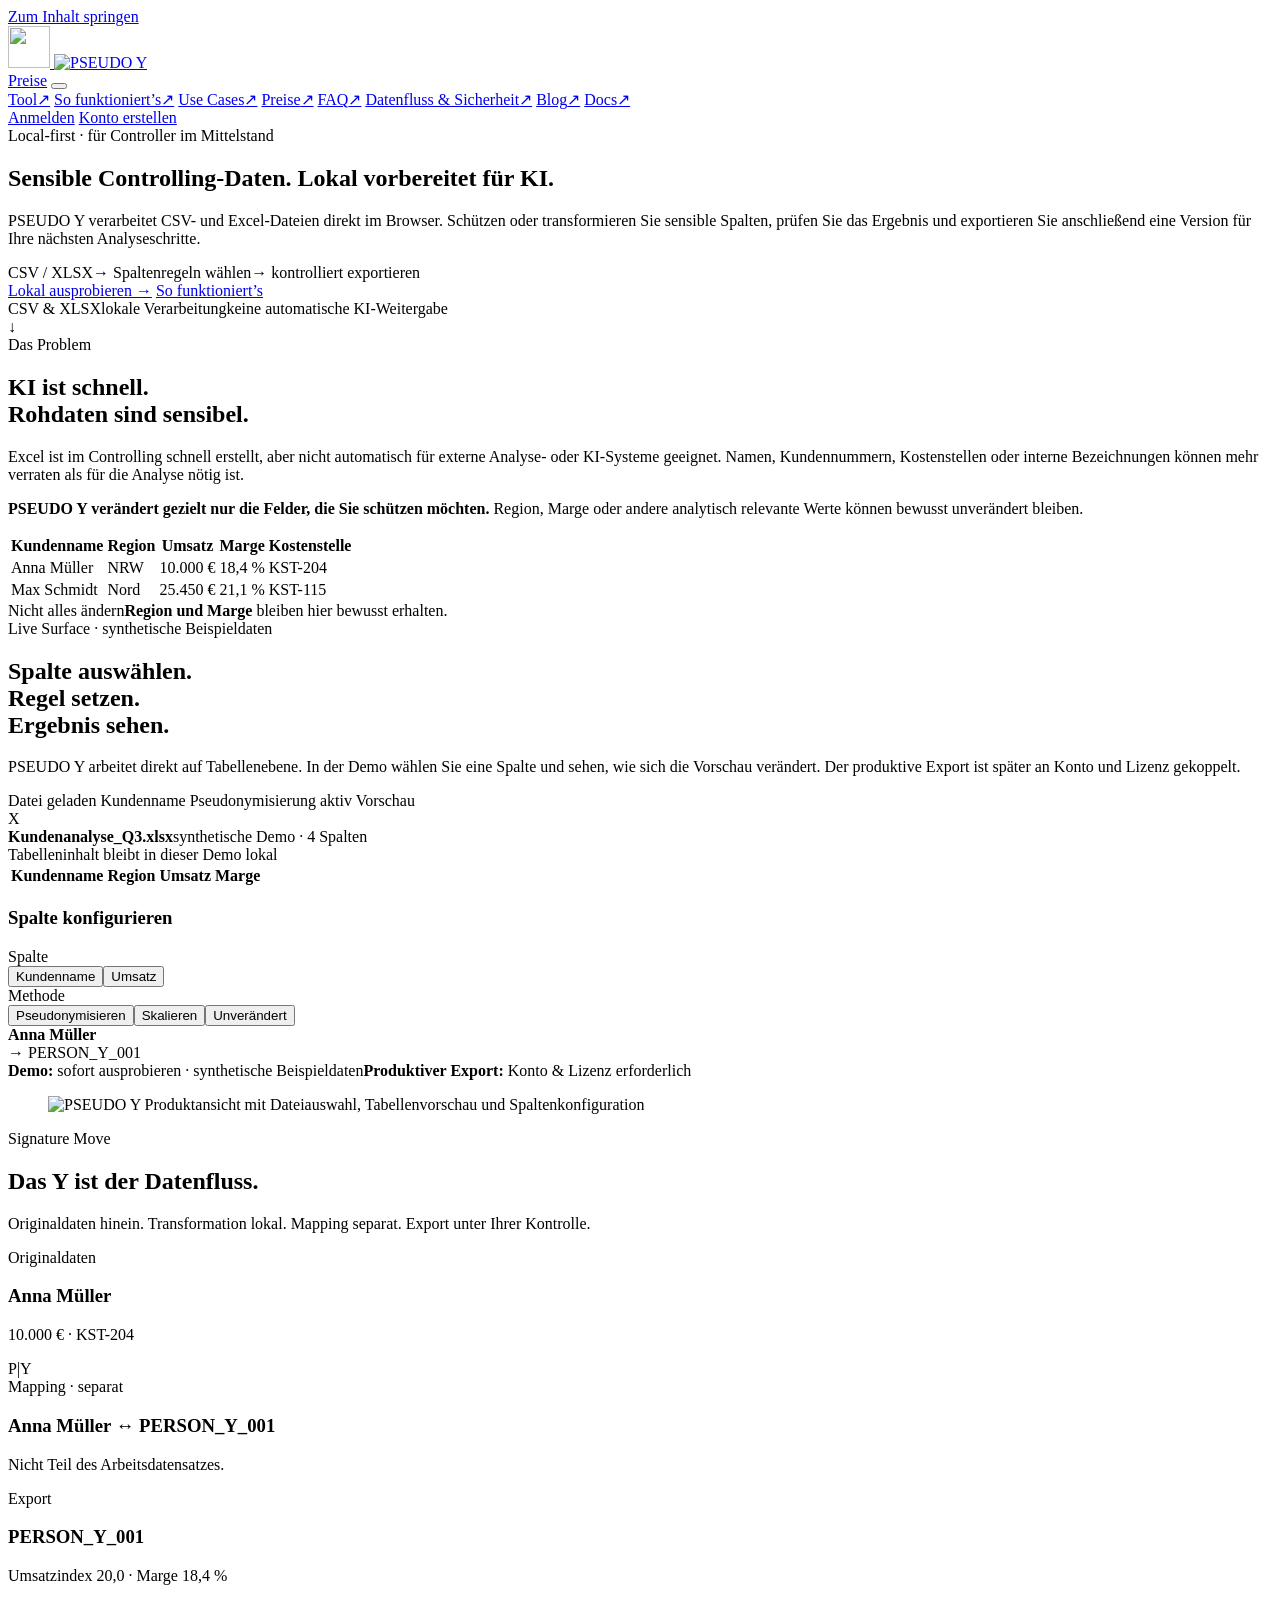
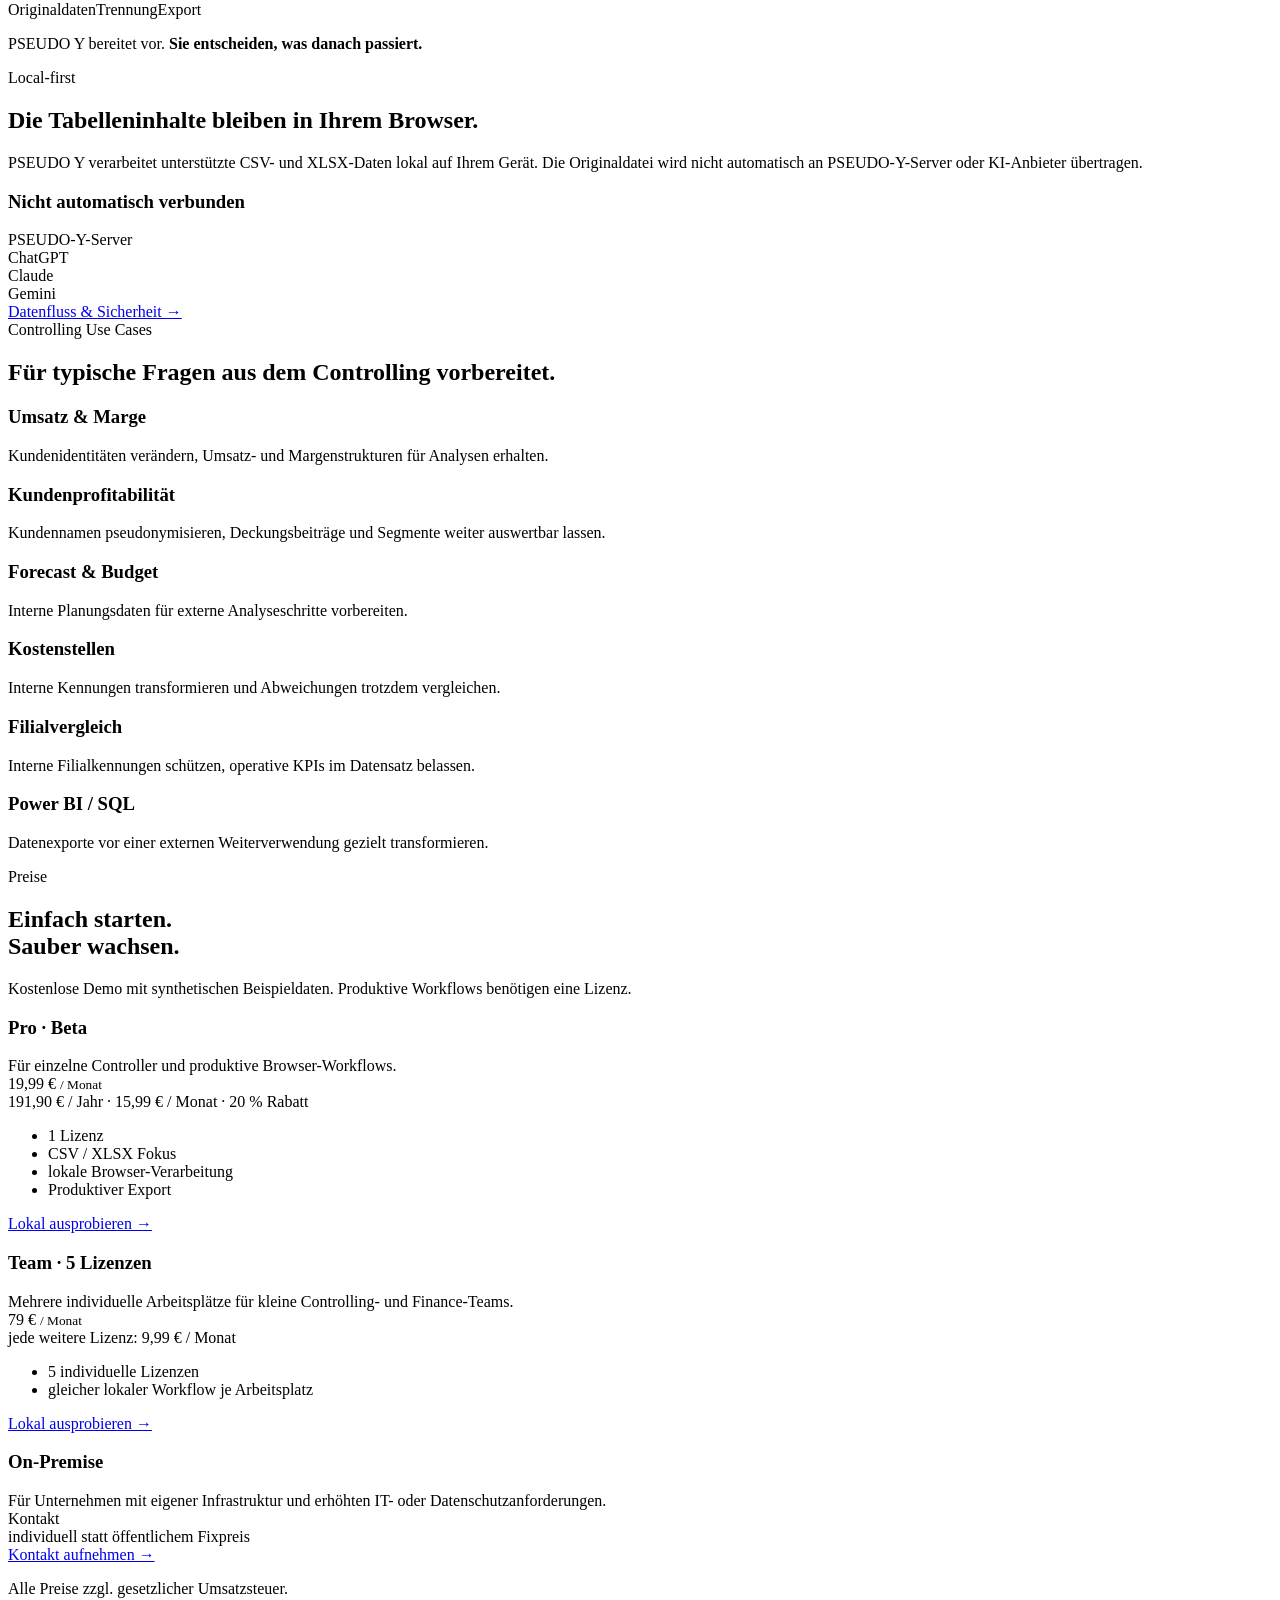
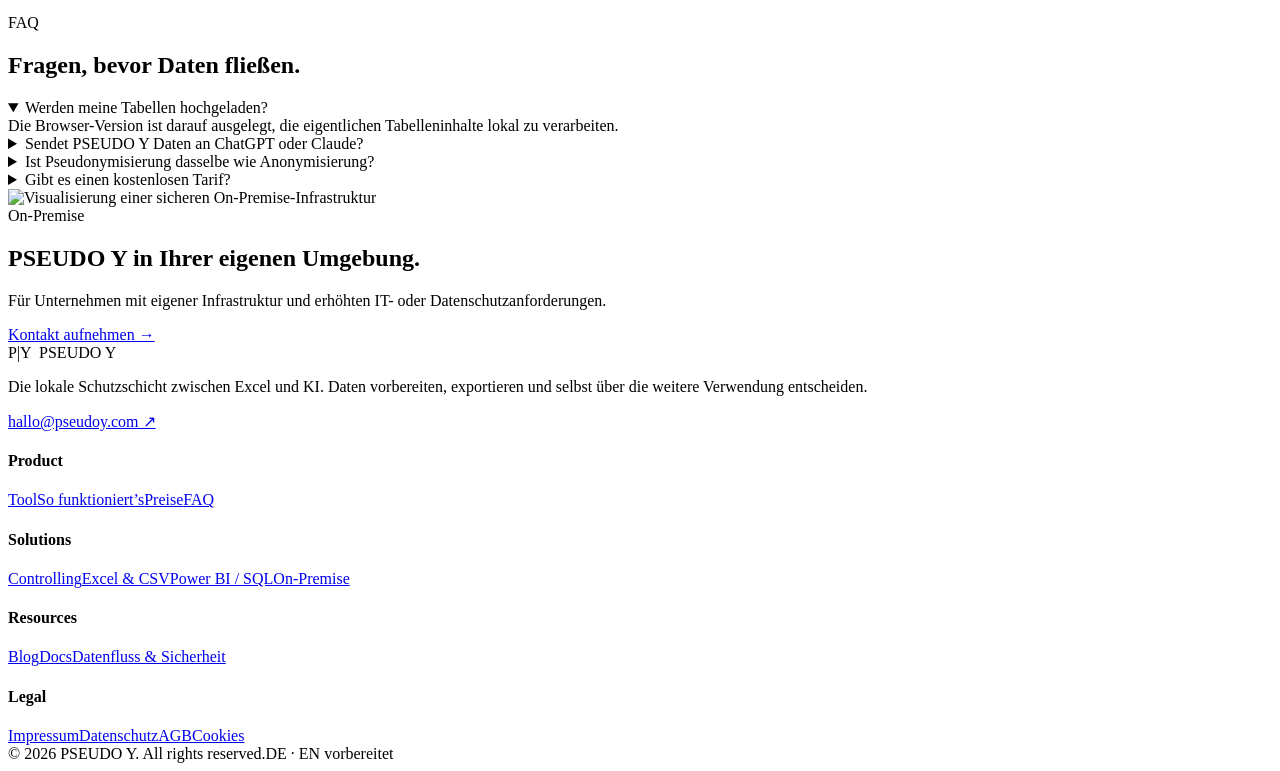
==== index.html @ 2470fe75 "feat: add PSEUDO Y landing page" ====
<!doctype html>
<html lang="de">
<head>
  <meta charset="utf-8">
  <meta name="viewport" content="width=device-width, initial-scale=1">
  <meta name="description" content="PSEUDO Y bereitet CSV- und Excel-Daten lokal im Browser für kontrollierte Weiterverwendung vor. Entwickelt für Controller und Finance-Teams im Mittelstand.">
  <meta name="theme-color" content="#f6f5f1">
  <title>PSEUDO Y – Die lokale Schutzschicht zwischen Excel und KI</title>
  <link rel="stylesheet" href="css/tokens.css">
  <link rel="stylesheet" href="css/base.css">
  <link rel="stylesheet" href="css/layout.css">
  <link rel="stylesheet" href="css/motion.css">
</head>
<body>
<a class="skip-link" href="#main">Zum Inhalt springen</a>

<header class="site-header" id="siteHeader">
  <div class="wrap header-shell">
    <a class="brand" href="#top" aria-label="PSEUDO Y Startseite">
      <img class="brand-icon" src="assets/logo/py-icon.webp" width="42" height="42" alt="" aria-hidden="true">
      <img class="brand-wordmark" src="assets/logo/pseudo-y-wordmark.webp" width="170" height="42" alt="PSEUDO Y">
    </a>
    <div class="header-actions">
      <a class="btn small primary" href="#preise">Preise</a>
      <button class="menu-btn" id="menuBtn" type="button" aria-expanded="false" aria-controls="menuPanel" aria-label="Menü öffnen">
        <span class="menu-lines" aria-hidden="true"></span>
      </button>
    </div>
  </div>
  <nav class="menu-panel" id="menuPanel" aria-label="Hauptnavigation">
    <div class="menu-grid">
      <a href="#demo"><span>Tool</span><span aria-hidden="true">↗</span></a>
      <a href="#prozess"><span>So funktioniert’s</span><span aria-hidden="true">↗</span></a>
      <a href="#usecases"><span>Use Cases</span><span aria-hidden="true">↗</span></a>
      <a href="#preise"><span>Preise</span><span aria-hidden="true">↗</span></a>
      <a href="#faq"><span>FAQ</span><span aria-hidden="true">↗</span></a>
      <a href="security.html"><span>Datenfluss & Sicherheit</span><span aria-hidden="true">↗</span></a>
      <a href="blog.html"><span>Blog</span><span aria-hidden="true">↗</span></a>
      <a href="docs.html"><span>Docs</span><span aria-hidden="true">↗</span></a>
    </div>
    <div class="menu-meta">
      <a href="#">Anmelden</a>
      <a href="#demo">Konto erstellen</a>
    </div>
  </nav>
</header>

<main id="main">
  <section class="hero" id="top" aria-labelledby="hero-title">
    <div class="wrap hero-inner">
      <span class="tag hero-kicker">Local-first · für Controller im Mittelstand</span>
      <h1 id="hero-title">
        Sensible Controlling‑Daten.
        <span class="typed-line"><span id="typedText">Lokal vorbereitet für KI.</span><span class="type-cursor" aria-hidden="true"></span></span>
      </h1>
      <p class="hero-sub">PSEUDO Y verarbeitet CSV- und Excel-Dateien direkt im Browser. Schützen oder transformieren Sie sensible Spalten, prüfen Sie das Ergebnis und exportieren Sie anschließend eine Version für Ihre nächsten Analyseschritte.</p>
      <div class="hero-flow" aria-label="Ablauf">
        <span>CSV / XLSX</span><span class="arrow" aria-hidden="true">→</span>
        <span>Spaltenregeln wählen</span><span class="arrow" aria-hidden="true">→</span>
        <span>kontrolliert exportieren</span>
      </div>
      <div class="hero-actions">
        <a class="btn primary" href="#demo">Lokal ausprobieren →</a>
        <a class="btn" href="#prozess">So funktioniert’s</a>
      </div>
      <div class="hero-trust" aria-label="Vertrauensmerkmale">
        <span>CSV & XLSX</span><span>lokale Verarbeitung</span><span>keine automatische KI-Weitergabe</span>
      </div>
      <div class="hero-down" aria-hidden="true">↓</div>
    </div>
  </section>

  <section class="section" id="problem">
    <div class="wrap problem-grid">
      <div class="problem-copy reveal">
        <div class="eyebrow">Das Problem</div>
        <h2>KI ist schnell.<br>Rohdaten sind sensibel.</h2>
        <p>Excel ist im Controlling schnell erstellt, aber nicht automatisch für externe Analyse- oder KI-Systeme geeignet. Namen, Kundennummern, Kostenstellen oder interne Bezeichnungen können mehr verraten als für die Analyse nötig ist.</p>
        <p><strong>PSEUDO Y verändert gezielt nur die Felder, die Sie schützen möchten.</strong> Region, Marge oder andere analytisch relevante Werte können bewusst unverändert bleiben.</p>
      </div>
      <div class="problem-table-card reveal" id="problemCard">
        <div class="fake-window" aria-hidden="true"><i></i><i></i><i></i></div>
        <div class="table-scroll">
          <table class="data-table" aria-label="Beispiel für Controlling-Daten">
            <thead><tr><th>Kundenname</th><th>Region</th><th>Umsatz</th><th>Marge</th><th>Kostenstelle</th></tr></thead>
            <tbody>
              <tr><td class="sensitive" data-sensitive>Anna Müller</td><td>NRW</td><td class="sensitive" data-sensitive>10.000 €</td><td>18,4 %</td><td class="sensitive" data-sensitive>KST-204</td></tr>
              <tr><td class="sensitive" data-sensitive>Max Schmidt</td><td>Nord</td><td class="sensitive" data-sensitive>25.450 €</td><td>21,1 %</td><td class="sensitive" data-sensitive>KST-115</td></tr>
            </tbody>
          </table>
        </div>
        <div class="problem-note"><span class="tag">Nicht alles ändern</span><span><strong>Region und Marge</strong> bleiben hier bewusst erhalten.</span></div>
      </div>
    </div>
  </section>

  <section class="demo-section" id="demo" aria-labelledby="demo-title">
    <div class="wrap demo-scene" id="demoScene">
      <div class="demo-sticky">
        <div class="demo-copy">
          <div class="eyebrow">Live Surface · synthetische Beispieldaten</div>
          <h2 id="demo-title">Spalte auswählen.<br>Regel setzen.<br>Ergebnis sehen.</h2>
          <p>PSEUDO Y arbeitet direkt auf Tabellenebene. In der Demo wählen Sie eine Spalte und sehen, wie sich die Vorschau verändert. Der produktive Export ist später an Konto und Lizenz gekoppelt.</p>
          <div class="demo-status" aria-label="Aktiver Demo-Zustand">
            <span class="tag status active" data-demo-status="0">Datei geladen</span>
            <span class="tag status" data-demo-status="1">Kundenname</span>
            <span class="tag status" data-demo-status="2">Pseudonymisierung aktiv</span>
            <span class="tag status" data-demo-status="3">Vorschau</span>
          </div>
        </div>

        <div>
          <div class="live-surface" aria-label="Interaktive PSEUDO-Y-Demo">
            <div class="live-top">
              <div class="file-pill"><div class="file-icon" aria-hidden="true">X</div><div class="file-meta"><b>Kundenanalyse_Q3.xlsx</b><span>synthetische Demo · 4 Spalten</span></div></div>
              <span class="demo-badge">Tabelleninhalt bleibt in dieser Demo lokal</span>
            </div>
            <div class="live-body">
              <div class="demo-table-zone">
                <div class="demo-table-wrap">
                  <table class="demo-table" id="demoTable">
                    <thead><tr>
                      <th data-col="customer" class="active">Kundenname</th><th data-col="region">Region</th><th data-col="revenue">Umsatz</th><th data-col="margin">Marge</th>
                    </tr></thead>
                    <tbody id="demoBody"></tbody>
                  </table>
                </div>
              </div>
              <aside class="demo-drawer" aria-label="Demo Einstellungen">
                <h3>Spalte konfigurieren</h3>
                <div class="drawer-block"><span class="drawer-label">Spalte</span><div class="column-buttons"><button class="choice active" type="button" data-column="customer">Kundenname</button><button class="choice" type="button" data-column="revenue">Umsatz</button></div></div>
                <div class="drawer-block"><span class="drawer-label">Methode</span><div class="method-buttons"><button class="choice active" type="button" data-method="pseudo">Pseudonymisieren</button><button class="choice" type="button" data-method="scale">Skalieren</button><button class="choice" type="button" data-method="keep">Unverändert</button></div></div>
                <div class="preview-card" id="previewCard"><strong>Anna Müller</strong><br>→ PERSON_Y_001</div>
              </aside>
            </div>
            <div class="demo-footer"><span><b>Demo:</b> sofort ausprobieren · synthetische Beispieldaten</span><span><b>Produktiver Export:</b> Konto & Lizenz erforderlich</span></div>
          </div>
          <figure class="product-asset reveal"><img src="assets/product/product-ui.webp" loading="lazy" width="1448" height="1086" alt="PSEUDO Y Produktansicht mit Dateiauswahl, Tabellenvorschau und Spaltenkonfiguration"></figure>
        </div>
      </div>
    </div>
  </section>

  <section class="y-section" id="prozess" aria-labelledby="y-heading">
    <div class="wrap y-scene" id="yScene"><div class="y-sticky"><div class="y-stage" id="yStage">
      <div class="y-title"><div class="eyebrow">Signature Move</div><h2 id="y-heading">Das Y ist der Datenfluss.</h2><p id="ySubtitle">Originaldaten hinein. Transformation lokal. Mapping separat. Export unter Ihrer Kontrolle.</p></div>
      <div class="y-simple-grid">
        <article class="y-card input"><span class="tag">Originaldaten</span><h3>Anna Müller</h3><p>10.000 € · KST-204</p></article>
        <div class="y-node" aria-label="PSEUDO Y Knoten">P|Y</div>
        <article class="y-card mapping"><span class="tag">Mapping · separat</span><h3>Anna Müller ↔ PERSON_Y_001</h3><p>Nicht Teil des Arbeitsdatensatzes.</p></article>
        <article class="y-card output"><span class="tag">Export</span><h3>PERSON_Y_001</h3><p>Umsatzindex 20,0 · Marge 18,4 %</p></article>
      </div>
      <div class="y-chapters" aria-hidden="true"><span class="active">Originaldaten</span><span>Trennung</span><span>Export</span></div>
      <p class="y-final">PSEUDO Y bereitet vor. <strong>Sie entscheiden, was danach passiert.</strong></p>
    </div></div></div>
  </section>

  <section class="section" id="local-first"><div class="wrap"><div class="local-box reveal"><div class="local-grid"><div><div class="eyebrow">Local-first</div><h2>Die Tabelleninhalte bleiben in Ihrem Browser.</h2><p class="section-lede">PSEUDO Y verarbeitet unterstützte CSV- und XLSX-Daten lokal auf Ihrem Gerät. Die Originaldatei wird nicht automatisch an PSEUDO-Y-Server oder KI-Anbieter übertragen.</p></div><div class="not-auto"><h3>Nicht automatisch verbunden</h3><div class="not-auto-list"><div class="not-auto-item">PSEUDO-Y-Server</div><div class="not-auto-item">ChatGPT</div><div class="not-auto-item">Claude</div><div class="not-auto-item">Gemini</div></div><a class="btn" style="margin-top:20px" href="security.html">Datenfluss & Sicherheit →</a></div></div></div></div></section>

  <section class="section" id="usecases"><div class="wrap"><div class="section-head reveal"><div class="eyebrow">Controlling Use Cases</div><h2>Für typische Fragen aus dem Controlling vorbereitet.</h2></div><div class="use-grid"><article class="use-card reveal"><h3>Umsatz & Marge</h3><p>Kundenidentitäten verändern, Umsatz- und Margenstrukturen für Analysen erhalten.</p></article><article class="use-card reveal"><h3>Kundenprofitabilität</h3><p>Kundennamen pseudonymisieren, Deckungsbeiträge und Segmente weiter auswertbar lassen.</p></article><article class="use-card reveal"><h3>Forecast & Budget</h3><p>Interne Planungsdaten für externe Analyseschritte vorbereiten.</p></article><article class="use-card reveal"><h3>Kostenstellen</h3><p>Interne Kennungen transformieren und Abweichungen trotzdem vergleichen.</p></article><article class="use-card reveal"><h3>Filialvergleich</h3><p>Interne Filialkennungen schützen, operative KPIs im Datensatz belassen.</p></article><article class="use-card reveal"><h3>Power BI / SQL</h3><p>Datenexporte vor einer externen Weiterverwendung gezielt transformieren.</p></article></div></div></section>

  <section class="section" id="preise"><div class="wrap"><div class="section-head center reveal"><div class="eyebrow">Preise</div><h2>Einfach starten.<br>Sauber wachsen.</h2><p class="section-lede">Kostenlose Demo mit synthetischen Beispieldaten. Produktive Workflows benötigen eine Lizenz.</p></div><div class="pricing-grid"><article class="price-card reveal"><h3>Pro · Beta</h3><div class="price-desc">Für einzelne Controller und produktive Browser-Workflows.</div><div class="price">19,99 € <small>/ Monat</small></div><div class="price-note">191,90 € / Jahr · 15,99 € / Monat · 20 % Rabatt</div><ul class="price-list"><li>1 Lizenz</li><li>CSV / XLSX Fokus</li><li>lokale Browser-Verarbeitung</li><li>Produktiver Export</li></ul><a class="btn primary" href="#demo">Lokal ausprobieren →</a></article><article class="price-card featured reveal"><h3>Team · 5 Lizenzen</h3><div class="price-desc">Mehrere individuelle Arbeitsplätze für kleine Controlling- und Finance-Teams.</div><div class="price">79 € <small>/ Monat</small></div><div class="price-note">jede weitere Lizenz: 9,99 € / Monat</div><ul class="price-list"><li>5 individuelle Lizenzen</li><li>gleicher lokaler Workflow je Arbeitsplatz</li></ul><a class="btn" href="#demo">Lokal ausprobieren →</a></article><article class="price-card reveal"><h3>On-Premise</h3><div class="price-desc">Für Unternehmen mit eigener Infrastruktur und erhöhten IT- oder Datenschutzanforderungen.</div><div class="price">Kontakt</div><div class="price-note">individuell statt öffentlichem Fixpreis</div><a class="btn primary" href="mailto:hallo@pseudoy.com">Kontakt aufnehmen →</a></article></div><p class="tax-note">Alle Preise zzgl. gesetzlicher Umsatzsteuer.</p></div></section>

  <section class="section faq" id="faq"><div class="wrap faq-wrap"><div class="section-head center"><div class="eyebrow">FAQ</div><h2>Fragen, bevor Daten fließen.</h2></div><details open><summary>Werden meine Tabellen hochgeladen?</summary><div class="faq-answer">Die Browser-Version ist darauf ausgelegt, die eigentlichen Tabelleninhalte lokal zu verarbeiten.</div></details><details><summary>Sendet PSEUDO Y Daten an ChatGPT oder Claude?</summary><div class="faq-answer">Nein. Im MVP gibt es keine automatische Weitergabe an KI-Anbieter.</div></details><details><summary>Ist Pseudonymisierung dasselbe wie Anonymisierung?</summary><div class="faq-answer">Nein. Pseudonymisierte Daten können weiterhin personenbezogene Daten sein, wenn eine Zuordnung über zusätzliche Informationen möglich bleibt.</div></details><details><summary>Gibt es einen kostenlosen Tarif?</summary><div class="faq-answer">Nein. Es gibt eine kostenlose Demo mit synthetischen Beispieldaten.</div></details></div></section>

  <section class="section" id="onpremise"><div class="wrap onpremise-box reveal"><img src="assets/onpremise/onpremise.webp" loading="lazy" width="1448" height="1086" alt="Visualisierung einer sicheren On-Premise-Infrastruktur"><div class="onpremise-copy"><div class="eyebrow">On-Premise</div><h2>PSEUDO Y in Ihrer eigenen Umgebung.</h2><p class="section-lede">Für Unternehmen mit eigener Infrastruktur und erhöhten IT- oder Datenschutzanforderungen.</p><a class="btn primary" style="margin-top:24px" href="mailto:hallo@pseudoy.com">Kontakt aufnehmen →</a></div></div></section>
</main>

<footer class="site-footer"><div class="wrap"><div class="footer-grid"><div><div class="footer-brand">P|Y&nbsp;&nbsp;PSEUDO Y</div><p class="footer-claim">Die lokale Schutzschicht zwischen Excel und KI. Daten vorbereiten, exportieren und selbst über die weitere Verwendung entscheiden.</p><a href="mailto:hallo@pseudoy.com">hallo@pseudoy.com ↗</a></div><div class="footer-cols"><div class="footer-col"><h4>Product</h4><a href="#demo">Tool</a><a href="#prozess">So funktioniert’s</a><a href="#preise">Preise</a><a href="#faq">FAQ</a></div><div class="footer-col"><h4>Solutions</h4><a href="#usecases">Controlling</a><a href="#demo">Excel & CSV</a><a href="#usecases">Power BI / SQL</a><a href="#onpremise">On-Premise</a></div><div class="footer-col"><h4>Resources</h4><a href="blog.html">Blog</a><a href="docs.html">Docs</a><a href="security.html">Datenfluss & Sicherheit</a></div><div class="footer-col"><h4>Legal</h4><a href="#">Impressum</a><a href="#">Datenschutz</a><a href="#">AGB</a><a href="#">Cookies</a></div></div></div><div class="footer-bottom"><span>© 2026 PSEUDO Y. All rights reserved.</span><span>DE · EN vorbereitet</span></div></div></footer>

<script src="js/typewriter.js" defer></script>
<script src="js/demo.js" defer></script>
<script src="js/scroll.js" defer></script>
<script src="js/main.js" defer></script>
</body>
</html>
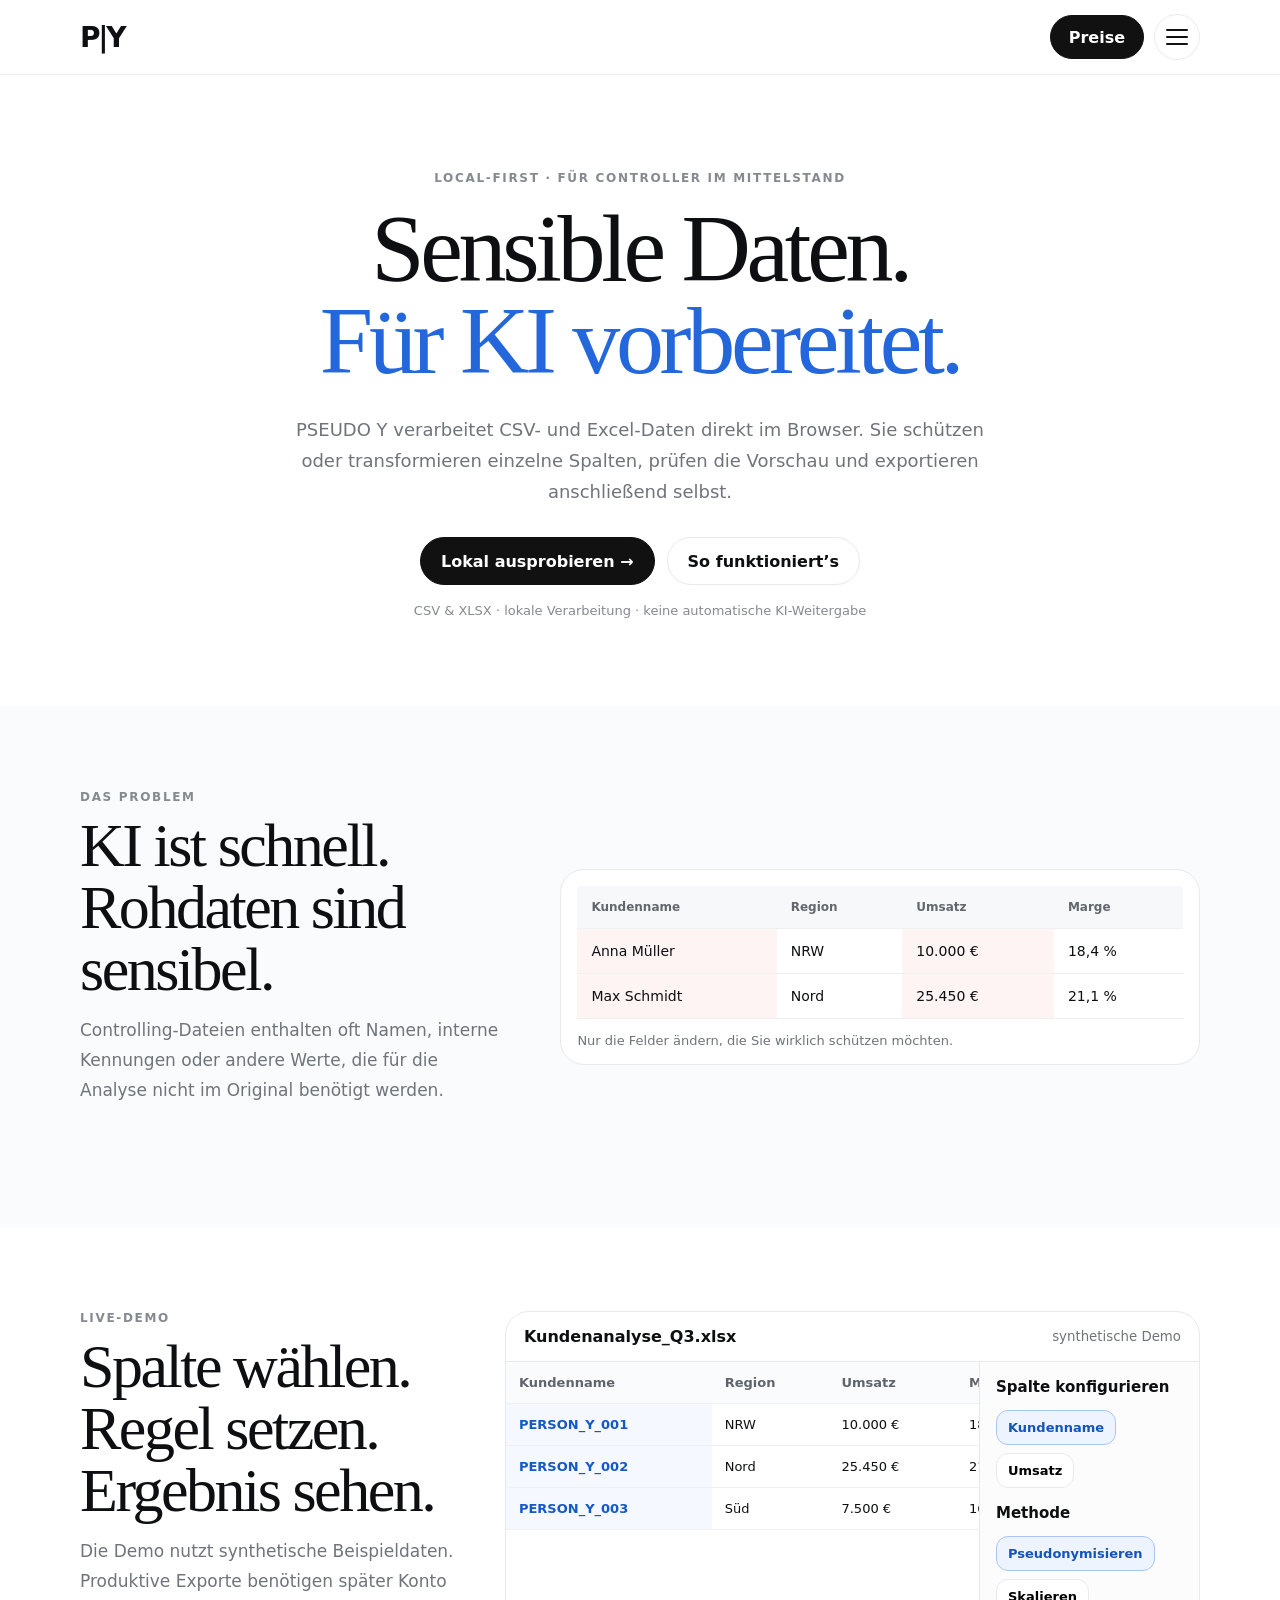
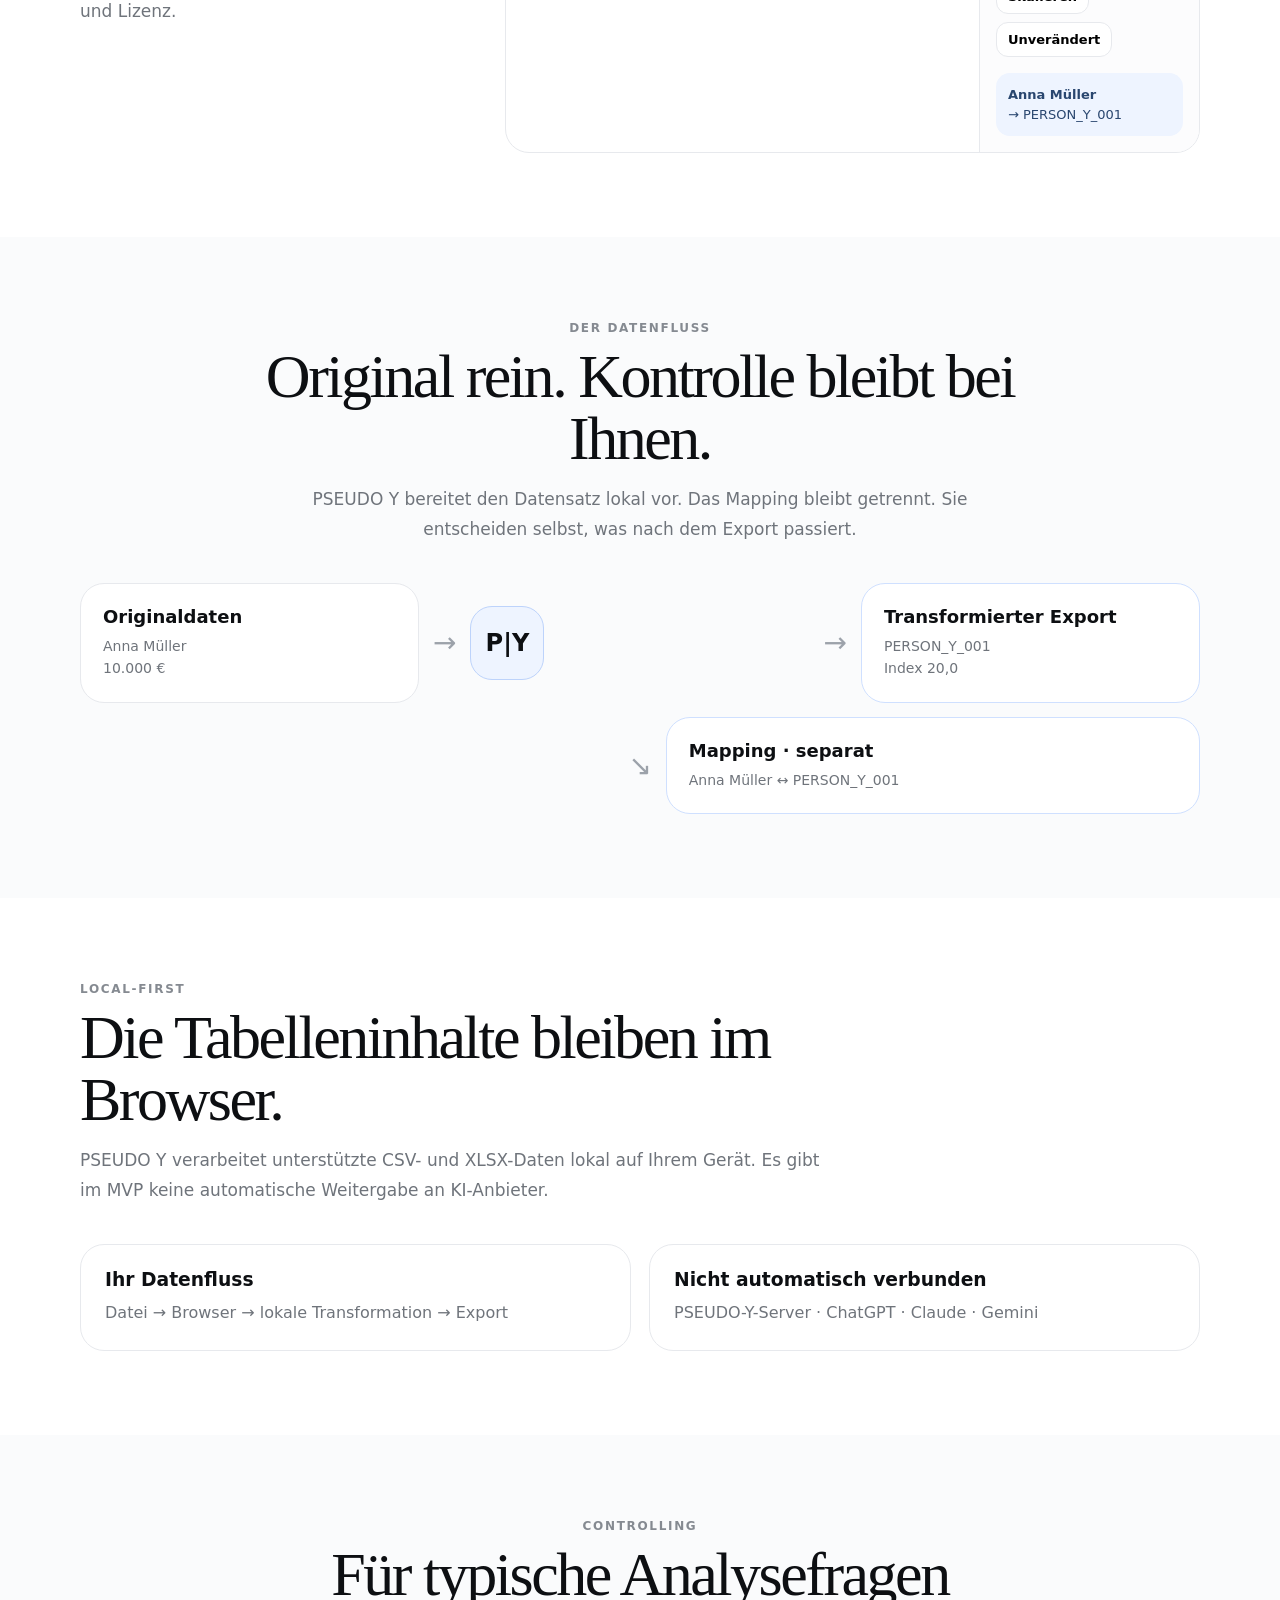
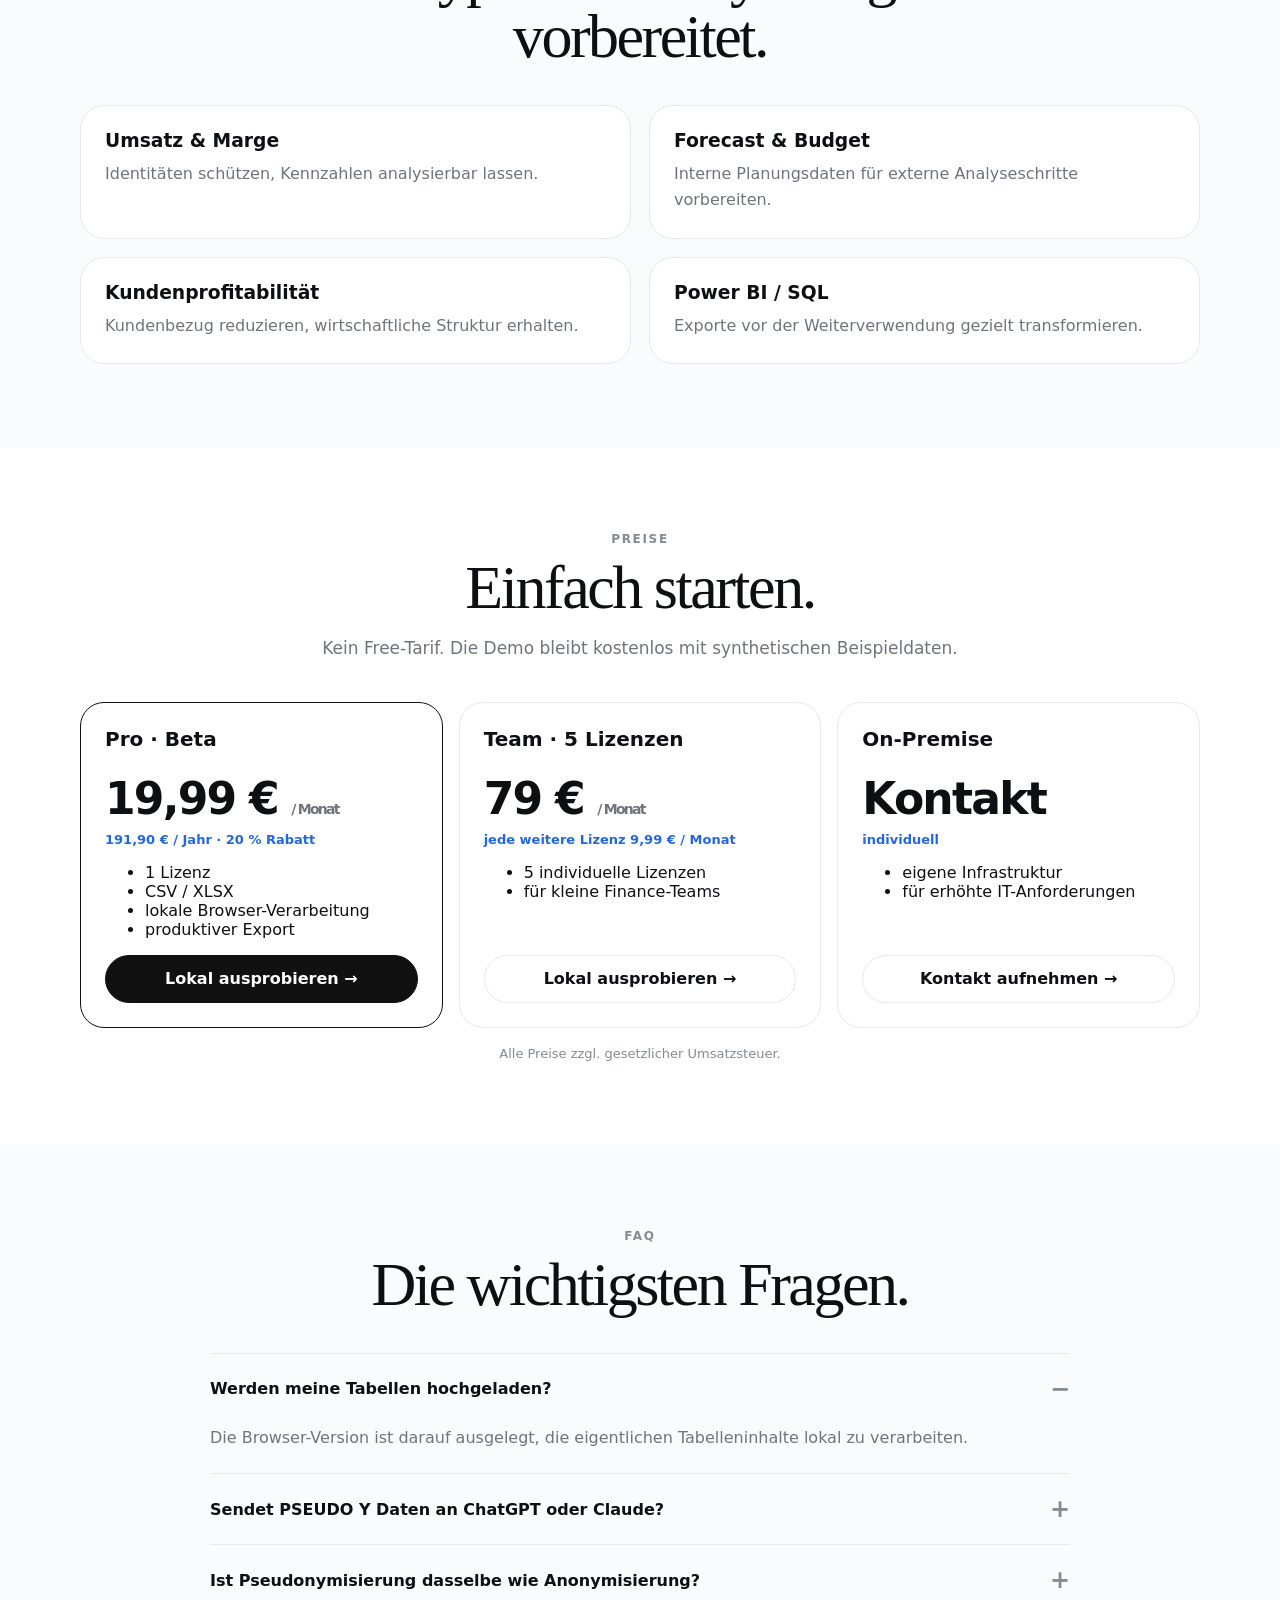
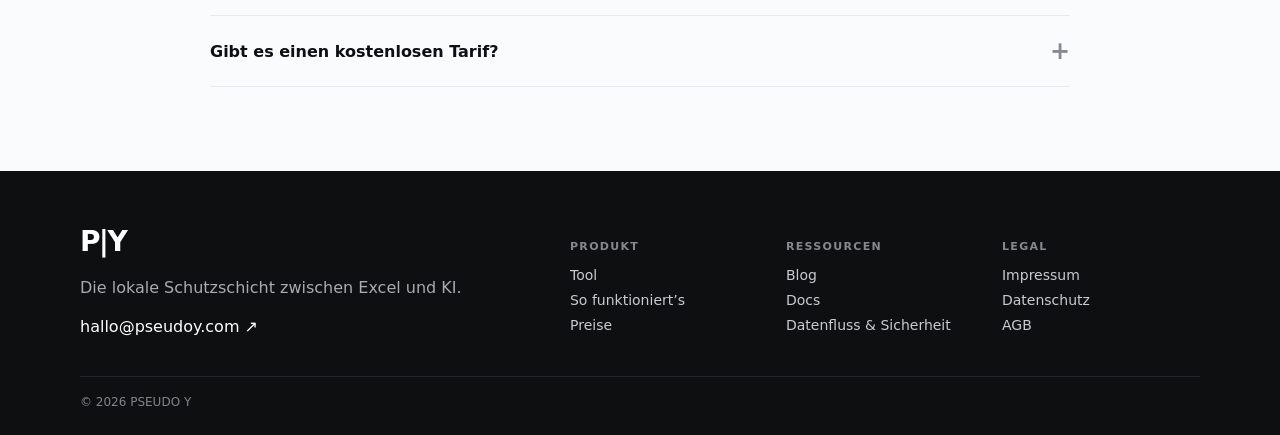
==== commit 39001bab: "refactor: replace landing page with clean MVP" ====
--- a/index.html
+++ b/index.html
@@ -3,174 +3,126 @@
 <head>
   <meta charset="utf-8">
   <meta name="viewport" content="width=device-width, initial-scale=1">
-  <meta name="description" content="PSEUDO Y bereitet CSV- und Excel-Daten lokal im Browser für kontrollierte Weiterverwendung vor. Entwickelt für Controller und Finance-Teams im Mittelstand.">
-  <meta name="theme-color" content="#f6f5f1">
+  <meta name="description" content="PSEUDO Y bereitet CSV- und Excel-Daten lokal im Browser für kontrollierte Weiterverwendung vor.">
+  <meta name="theme-color" content="#ffffff">
   <title>PSEUDO Y – Die lokale Schutzschicht zwischen Excel und KI</title>
-  <link rel="stylesheet" href="css/tokens.css">
-  <link rel="stylesheet" href="css/base.css">
-  <link rel="stylesheet" href="css/layout.css">
-  <link rel="stylesheet" href="css/motion.css">
+  <link rel="stylesheet" href="css/mvp.css?v=1">
 </head>
 <body>
-<a class="skip-link" href="#main">Zum Inhalt springen</a>
+<a class="skip" href="#main">Zum Inhalt springen</a>
 
-<header class="site-header" id="siteHeader">
-  <div class="wrap header-shell">
-    <a class="brand" href="#top" aria-label="PSEUDO Y Startseite">
-      <img class="brand-icon" src="assets/logo/py-icon.webp" width="42" height="42" alt="" aria-hidden="true">
-      <img class="brand-wordmark" src="assets/logo/pseudo-y-wordmark.webp" width="170" height="42" alt="PSEUDO Y">
-    </a>
-    <div class="header-actions">
+<header class="header">
+  <div class="wrap nav">
+    <a class="brand" href="#top" aria-label="PSEUDO Y Startseite">P|Y</a>
+    <div class="nav-actions">
       <a class="btn small primary" href="#preise">Preise</a>
-      <button class="menu-btn" id="menuBtn" type="button" aria-expanded="false" aria-controls="menuPanel" aria-label="Menü öffnen">
-        <span class="menu-lines" aria-hidden="true"></span>
-      </button>
+      <button class="menu-btn" id="menuBtn" type="button" aria-label="Menü öffnen" aria-expanded="false"><span class="menu-icon"></span></button>
     </div>
+    <nav class="menu" id="menu" aria-label="Hauptnavigation">
+      <a href="#demo">Tool</a><a href="#prozess">So funktioniert’s</a><a href="#usecases">Use Cases</a><a href="#preise">Preise</a><a href="#faq">FAQ</a><a href="security.html">Datenfluss & Sicherheit</a><a href="blog.html">Blog</a><a href="docs.html">Docs</a>
+    </nav>
   </div>
-  <nav class="menu-panel" id="menuPanel" aria-label="Hauptnavigation">
-    <div class="menu-grid">
-      <a href="#demo"><span>Tool</span><span aria-hidden="true">↗</span></a>
-      <a href="#prozess"><span>So funktioniert’s</span><span aria-hidden="true">↗</span></a>
-      <a href="#usecases"><span>Use Cases</span><span aria-hidden="true">↗</span></a>
-      <a href="#preise"><span>Preise</span><span aria-hidden="true">↗</span></a>
-      <a href="#faq"><span>FAQ</span><span aria-hidden="true">↗</span></a>
-      <a href="security.html"><span>Datenfluss & Sicherheit</span><span aria-hidden="true">↗</span></a>
-      <a href="blog.html"><span>Blog</span><span aria-hidden="true">↗</span></a>
-      <a href="docs.html"><span>Docs</span><span aria-hidden="true">↗</span></a>
-    </div>
-    <div class="menu-meta">
-      <a href="#">Anmelden</a>
-      <a href="#demo">Konto erstellen</a>
-    </div>
-  </nav>
 </header>
 
 <main id="main">
-  <section class="hero" id="top" aria-labelledby="hero-title">
-    <div class="wrap hero-inner">
-      <span class="tag hero-kicker">Local-first · für Controller im Mittelstand</span>
-      <h1 id="hero-title">
-        Sensible Controlling‑Daten.
-        <span class="typed-line"><span id="typedText">Lokal vorbereitet für KI.</span><span class="type-cursor" aria-hidden="true"></span></span>
-      </h1>
-      <p class="hero-sub">PSEUDO Y verarbeitet CSV- und Excel-Dateien direkt im Browser. Schützen oder transformieren Sie sensible Spalten, prüfen Sie das Ergebnis und exportieren Sie anschließend eine Version für Ihre nächsten Analyseschritte.</p>
-      <div class="hero-flow" aria-label="Ablauf">
-        <span>CSV / XLSX</span><span class="arrow" aria-hidden="true">→</span>
-        <span>Spaltenregeln wählen</span><span class="arrow" aria-hidden="true">→</span>
-        <span>kontrolliert exportieren</span>
-      </div>
-      <div class="hero-actions">
-        <a class="btn primary" href="#demo">Lokal ausprobieren →</a>
-        <a class="btn" href="#prozess">So funktioniert’s</a>
-      </div>
-      <div class="hero-trust" aria-label="Vertrauensmerkmale">
-        <span>CSV & XLSX</span><span>lokale Verarbeitung</span><span>keine automatische KI-Weitergabe</span>
-      </div>
-      <div class="hero-down" aria-hidden="true">↓</div>
+  <section class="hero" id="top">
+    <div class="wrap">
+      <div class="eyebrow">Local-first · für Controller im Mittelstand</div>
+      <h1>Sensible Daten.<span>Für KI vorbereitet.</span></h1>
+      <p>PSEUDO Y verarbeitet CSV- und Excel-Daten direkt im Browser. Sie schützen oder transformieren einzelne Spalten, prüfen die Vorschau und exportieren anschließend selbst.</p>
+      <div class="hero-actions"><a class="btn primary" href="#demo">Lokal ausprobieren →</a><a class="btn" href="#prozess">So funktioniert’s</a></div>
+      <div class="trust">CSV & XLSX · lokale Verarbeitung · keine automatische KI-Weitergabe</div>
     </div>
   </section>
 
-  <section class="section" id="problem">
+  <section class="section alt" id="problem">
     <div class="wrap problem-grid">
-      <div class="problem-copy reveal">
+      <div class="section-head">
         <div class="eyebrow">Das Problem</div>
-        <h2>KI ist schnell.<br>Rohdaten sind sensibel.</h2>
-        <p>Excel ist im Controlling schnell erstellt, aber nicht automatisch für externe Analyse- oder KI-Systeme geeignet. Namen, Kundennummern, Kostenstellen oder interne Bezeichnungen können mehr verraten als für die Analyse nötig ist.</p>
-        <p><strong>PSEUDO Y verändert gezielt nur die Felder, die Sie schützen möchten.</strong> Region, Marge oder andere analytisch relevante Werte können bewusst unverändert bleiben.</p>
+        <h2>KI ist schnell. Rohdaten sind sensibel.</h2>
+        <p class="lead">Controlling-Dateien enthalten oft Namen, interne Kennungen oder andere Werte, die für die Analyse nicht im Original benötigt werden.</p>
       </div>
-      <div class="problem-table-card reveal" id="problemCard">
-        <div class="fake-window" aria-hidden="true"><i></i><i></i><i></i></div>
-        <div class="table-scroll">
-          <table class="data-table" aria-label="Beispiel für Controlling-Daten">
-            <thead><tr><th>Kundenname</th><th>Region</th><th>Umsatz</th><th>Marge</th><th>Kostenstelle</th></tr></thead>
-            <tbody>
-              <tr><td class="sensitive" data-sensitive>Anna Müller</td><td>NRW</td><td class="sensitive" data-sensitive>10.000 €</td><td>18,4 %</td><td class="sensitive" data-sensitive>KST-204</td></tr>
-              <tr><td class="sensitive" data-sensitive>Max Schmidt</td><td>Nord</td><td class="sensitive" data-sensitive>25.450 €</td><td>21,1 %</td><td class="sensitive" data-sensitive>KST-115</td></tr>
-            </tbody>
-          </table>
-        </div>
-        <div class="problem-note"><span class="tag">Nicht alles ändern</span><span><strong>Region und Marge</strong> bleiben hier bewusst erhalten.</span></div>
+      <div class="table-card">
+        <table class="mini-table">
+          <thead><tr><th>Kundenname</th><th>Region</th><th>Umsatz</th><th>Marge</th></tr></thead>
+          <tbody><tr><td class="mark">Anna Müller</td><td>NRW</td><td class="mark">10.000 €</td><td>18,4 %</td></tr><tr><td class="mark">Max Schmidt</td><td>Nord</td><td class="mark">25.450 €</td><td>21,1 %</td></tr></tbody>
+        </table>
+        <div class="note">Nur die Felder ändern, die Sie wirklich schützen möchten.</div>
       </div>
     </div>
   </section>
 
-  <section class="demo-section" id="demo" aria-labelledby="demo-title">
-    <div class="wrap demo-scene" id="demoScene">
-      <div class="demo-sticky">
-        <div class="demo-copy">
-          <div class="eyebrow">Live Surface · synthetische Beispieldaten</div>
-          <h2 id="demo-title">Spalte auswählen.<br>Regel setzen.<br>Ergebnis sehen.</h2>
-          <p>PSEUDO Y arbeitet direkt auf Tabellenebene. In der Demo wählen Sie eine Spalte und sehen, wie sich die Vorschau verändert. Der produktive Export ist später an Konto und Lizenz gekoppelt.</p>
-          <div class="demo-status" aria-label="Aktiver Demo-Zustand">
-            <span class="tag status active" data-demo-status="0">Datei geladen</span>
-            <span class="tag status" data-demo-status="1">Kundenname</span>
-            <span class="tag status" data-demo-status="2">Pseudonymisierung aktiv</span>
-            <span class="tag status" data-demo-status="3">Vorschau</span>
-          </div>
-        </div>
-
-        <div>
-          <div class="live-surface" aria-label="Interaktive PSEUDO-Y-Demo">
-            <div class="live-top">
-              <div class="file-pill"><div class="file-icon" aria-hidden="true">X</div><div class="file-meta"><b>Kundenanalyse_Q3.xlsx</b><span>synthetische Demo · 4 Spalten</span></div></div>
-              <span class="demo-badge">Tabelleninhalt bleibt in dieser Demo lokal</span>
-            </div>
-            <div class="live-body">
-              <div class="demo-table-zone">
-                <div class="demo-table-wrap">
-                  <table class="demo-table" id="demoTable">
-                    <thead><tr>
-                      <th data-col="customer" class="active">Kundenname</th><th data-col="region">Region</th><th data-col="revenue">Umsatz</th><th data-col="margin">Marge</th>
-                    </tr></thead>
-                    <tbody id="demoBody"></tbody>
-                  </table>
-                </div>
-              </div>
-              <aside class="demo-drawer" aria-label="Demo Einstellungen">
-                <h3>Spalte konfigurieren</h3>
-                <div class="drawer-block"><span class="drawer-label">Spalte</span><div class="column-buttons"><button class="choice active" type="button" data-column="customer">Kundenname</button><button class="choice" type="button" data-column="revenue">Umsatz</button></div></div>
-                <div class="drawer-block"><span class="drawer-label">Methode</span><div class="method-buttons"><button class="choice active" type="button" data-method="pseudo">Pseudonymisieren</button><button class="choice" type="button" data-method="scale">Skalieren</button><button class="choice" type="button" data-method="keep">Unverändert</button></div></div>
-                <div class="preview-card" id="previewCard"><strong>Anna Müller</strong><br>→ PERSON_Y_001</div>
-              </aside>
-            </div>
-            <div class="demo-footer"><span><b>Demo:</b> sofort ausprobieren · synthetische Beispieldaten</span><span><b>Produktiver Export:</b> Konto & Lizenz erforderlich</span></div>
-          </div>
-          <figure class="product-asset reveal"><img src="assets/product/product-ui.webp" loading="lazy" width="1448" height="1086" alt="PSEUDO Y Produktansicht mit Dateiauswahl, Tabellenvorschau und Spaltenkonfiguration"></figure>
+  <section class="section" id="demo">
+    <div class="wrap demo-grid">
+      <div class="section-head">
+        <div class="eyebrow">Live-Demo</div>
+        <h2>Spalte wählen. Regel setzen. Ergebnis sehen.</h2>
+        <p class="lead">Die Demo nutzt synthetische Beispieldaten. Produktive Exporte benötigen später Konto und Lizenz.</p>
+      </div>
+      <div class="demo-card">
+        <div class="demo-top"><strong>Kundenanalyse_Q3.xlsx</strong><small>synthetische Demo</small></div>
+        <div class="demo-body">
+          <div class="demo-table-wrap"><table class="demo-table"><thead><tr><th>Kundenname</th><th>Region</th><th>Umsatz</th><th>Marge</th></tr></thead><tbody id="demoBody"></tbody></table></div>
+          <aside class="demo-panel">
+            <h3>Spalte konfigurieren</h3>
+            <div class="choice-row"><button class="choice active" data-column="name">Kundenname</button><button class="choice" data-column="revenue">Umsatz</button></div>
+            <h3>Methode</h3>
+            <div class="choice-row"><button class="choice active" data-method="pseudo">Pseudonymisieren</button><button class="choice" data-method="scale">Skalieren</button><button class="choice" data-method="keep">Unverändert</button></div>
+            <div class="preview" id="preview"></div>
+          </aside>
         </div>
       </div>
     </div>
   </section>
 
-  <section class="y-section" id="prozess" aria-labelledby="y-heading">
-    <div class="wrap y-scene" id="yScene"><div class="y-sticky"><div class="y-stage" id="yStage">
-      <div class="y-title"><div class="eyebrow">Signature Move</div><h2 id="y-heading">Das Y ist der Datenfluss.</h2><p id="ySubtitle">Originaldaten hinein. Transformation lokal. Mapping separat. Export unter Ihrer Kontrolle.</p></div>
-      <div class="y-simple-grid">
-        <article class="y-card input"><span class="tag">Originaldaten</span><h3>Anna Müller</h3><p>10.000 € · KST-204</p></article>
-        <div class="y-node" aria-label="PSEUDO Y Knoten">P|Y</div>
-        <article class="y-card mapping"><span class="tag">Mapping · separat</span><h3>Anna Müller ↔ PERSON_Y_001</h3><p>Nicht Teil des Arbeitsdatensatzes.</p></article>
-        <article class="y-card output"><span class="tag">Export</span><h3>PERSON_Y_001</h3><p>Umsatzindex 20,0 · Marge 18,4 %</p></article>
+  <section class="section alt" id="prozess">
+    <div class="wrap">
+      <div class="section-head center"><div class="eyebrow">Der Datenfluss</div><h2>Original rein. Kontrolle bleibt bei Ihnen.</h2><p class="lead">PSEUDO Y bereitet den Datensatz lokal vor. Das Mapping bleibt getrennt. Sie entscheiden selbst, was nach dem Export passiert.</p></div>
+      <div class="flow">
+        <article class="flow-card"><h3>Originaldaten</h3><p>Anna Müller<br>10.000 €</p></article>
+        <div class="flow-arrow">→</div>
+        <div class="flow-node">P|Y</div>
+        <div class="flow-arrow">→</div>
+        <article class="flow-card mapping"><h3>Transformierter Export</h3><p>PERSON_Y_001<br>Index 20,0</p></article>
       </div>
-      <div class="y-chapters" aria-hidden="true"><span class="active">Originaldaten</span><span>Trennung</span><span>Export</span></div>
-      <p class="y-final">PSEUDO Y bereitet vor. <strong>Sie entscheiden, was danach passiert.</strong></p>
-    </div></div></div>
+      <div class="flow" style="margin-top:14px;grid-template-columns:1fr auto 1fr">
+        <div></div><div class="flow-arrow">↘</div><article class="flow-card mapping"><h3>Mapping · separat</h3><p>Anna Müller ↔ PERSON_Y_001</p></article>
+      </div>
+    </div>
   </section>
 
-  <section class="section" id="local-first"><div class="wrap"><div class="local-box reveal"><div class="local-grid"><div><div class="eyebrow">Local-first</div><h2>Die Tabelleninhalte bleiben in Ihrem Browser.</h2><p class="section-lede">PSEUDO Y verarbeitet unterstützte CSV- und XLSX-Daten lokal auf Ihrem Gerät. Die Originaldatei wird nicht automatisch an PSEUDO-Y-Server oder KI-Anbieter übertragen.</p></div><div class="not-auto"><h3>Nicht automatisch verbunden</h3><div class="not-auto-list"><div class="not-auto-item">PSEUDO-Y-Server</div><div class="not-auto-item">ChatGPT</div><div class="not-auto-item">Claude</div><div class="not-auto-item">Gemini</div></div><a class="btn" style="margin-top:20px" href="security.html">Datenfluss & Sicherheit →</a></div></div></div></div></section>
+  <section class="section" id="local-first">
+    <div class="wrap">
+      <div class="section-head"><div class="eyebrow">Local-first</div><h2>Die Tabelleninhalte bleiben im Browser.</h2><p class="lead">PSEUDO Y verarbeitet unterstützte CSV- und XLSX-Daten lokal auf Ihrem Gerät. Es gibt im MVP keine automatische Weitergabe an KI-Anbieter.</p></div>
+      <div class="local-grid"><article class="local-card"><h3>Ihr Datenfluss</h3><p>Datei → Browser → lokale Transformation → Export</p></article><article class="local-card"><h3>Nicht automatisch verbunden</h3><p>PSEUDO-Y-Server · ChatGPT · Claude · Gemini</p></article></div>
+    </div>
+  </section>
 
-  <section class="section" id="usecases"><div class="wrap"><div class="section-head reveal"><div class="eyebrow">Controlling Use Cases</div><h2>Für typische Fragen aus dem Controlling vorbereitet.</h2></div><div class="use-grid"><article class="use-card reveal"><h3>Umsatz & Marge</h3><p>Kundenidentitäten verändern, Umsatz- und Margenstrukturen für Analysen erhalten.</p></article><article class="use-card reveal"><h3>Kundenprofitabilität</h3><p>Kundennamen pseudonymisieren, Deckungsbeiträge und Segmente weiter auswertbar lassen.</p></article><article class="use-card reveal"><h3>Forecast & Budget</h3><p>Interne Planungsdaten für externe Analyseschritte vorbereiten.</p></article><article class="use-card reveal"><h3>Kostenstellen</h3><p>Interne Kennungen transformieren und Abweichungen trotzdem vergleichen.</p></article><article class="use-card reveal"><h3>Filialvergleich</h3><p>Interne Filialkennungen schützen, operative KPIs im Datensatz belassen.</p></article><article class="use-card reveal"><h3>Power BI / SQL</h3><p>Datenexporte vor einer externen Weiterverwendung gezielt transformieren.</p></article></div></div></section>
+  <section class="section alt" id="usecases">
+    <div class="wrap"><div class="section-head center"><div class="eyebrow">Controlling</div><h2>Für typische Analysefragen vorbereitet.</h2></div><div class="local-grid"><article class="local-card"><h3>Umsatz & Marge</h3><p>Identitäten schützen, Kennzahlen analysierbar lassen.</p></article><article class="local-card"><h3>Forecast & Budget</h3><p>Interne Planungsdaten für externe Analyseschritte vorbereiten.</p></article><article class="local-card"><h3>Kundenprofitabilität</h3><p>Kundenbezug reduzieren, wirtschaftliche Struktur erhalten.</p></article><article class="local-card"><h3>Power BI / SQL</h3><p>Exporte vor der Weiterverwendung gezielt transformieren.</p></article></div></div>
+  </section>
 
-  <section class="section" id="preise"><div class="wrap"><div class="section-head center reveal"><div class="eyebrow">Preise</div><h2>Einfach starten.<br>Sauber wachsen.</h2><p class="section-lede">Kostenlose Demo mit synthetischen Beispieldaten. Produktive Workflows benötigen eine Lizenz.</p></div><div class="pricing-grid"><article class="price-card reveal"><h3>Pro · Beta</h3><div class="price-desc">Für einzelne Controller und produktive Browser-Workflows.</div><div class="price">19,99 € <small>/ Monat</small></div><div class="price-note">191,90 € / Jahr · 15,99 € / Monat · 20 % Rabatt</div><ul class="price-list"><li>1 Lizenz</li><li>CSV / XLSX Fokus</li><li>lokale Browser-Verarbeitung</li><li>Produktiver Export</li></ul><a class="btn primary" href="#demo">Lokal ausprobieren →</a></article><article class="price-card featured reveal"><h3>Team · 5 Lizenzen</h3><div class="price-desc">Mehrere individuelle Arbeitsplätze für kleine Controlling- und Finance-Teams.</div><div class="price">79 € <small>/ Monat</small></div><div class="price-note">jede weitere Lizenz: 9,99 € / Monat</div><ul class="price-list"><li>5 individuelle Lizenzen</li><li>gleicher lokaler Workflow je Arbeitsplatz</li></ul><a class="btn" href="#demo">Lokal ausprobieren →</a></article><article class="price-card reveal"><h3>On-Premise</h3><div class="price-desc">Für Unternehmen mit eigener Infrastruktur und erhöhten IT- oder Datenschutzanforderungen.</div><div class="price">Kontakt</div><div class="price-note">individuell statt öffentlichem Fixpreis</div><a class="btn primary" href="mailto:hallo@pseudoy.com">Kontakt aufnehmen →</a></article></div><p class="tax-note">Alle Preise zzgl. gesetzlicher Umsatzsteuer.</p></div></section>
+  <section class="section" id="preise">
+    <div class="wrap"><div class="section-head center"><div class="eyebrow">Preise</div><h2>Einfach starten.</h2><p class="lead">Kein Free-Tarif. Die Demo bleibt kostenlos mit synthetischen Beispieldaten.</p></div>
+      <div class="pricing">
+        <article class="price-card featured"><h3>Pro · Beta</h3><div class="price">19,99 € <small>/ Monat</small></div><div class="price-note">191,90 € / Jahr · 20 % Rabatt</div><ul><li>1 Lizenz</li><li>CSV / XLSX</li><li>lokale Browser-Verarbeitung</li><li>produktiver Export</li></ul><a class="btn primary" href="#demo">Lokal ausprobieren →</a></article>
+        <article class="price-card"><h3>Team · 5 Lizenzen</h3><div class="price">79 € <small>/ Monat</small></div><div class="price-note">jede weitere Lizenz 9,99 € / Monat</div><ul><li>5 individuelle Lizenzen</li><li>für kleine Finance-Teams</li></ul><a class="btn" href="#demo">Lokal ausprobieren →</a></article>
+        <article class="price-card"><h3>On-Premise</h3><div class="price">Kontakt</div><div class="price-note">individuell</div><ul><li>eigene Infrastruktur</li><li>für erhöhte IT-Anforderungen</li></ul><a class="btn" href="mailto:hallo@pseudoy.com">Kontakt aufnehmen →</a></article>
+      </div>
+      <div class="trust" style="text-align:center">Alle Preise zzgl. gesetzlicher Umsatzsteuer.</div>
+    </div>
+  </section>
 
-  <section class="section faq" id="faq"><div class="wrap faq-wrap"><div class="section-head center"><div class="eyebrow">FAQ</div><h2>Fragen, bevor Daten fließen.</h2></div><details open><summary>Werden meine Tabellen hochgeladen?</summary><div class="faq-answer">Die Browser-Version ist darauf ausgelegt, die eigentlichen Tabelleninhalte lokal zu verarbeiten.</div></details><details><summary>Sendet PSEUDO Y Daten an ChatGPT oder Claude?</summary><div class="faq-answer">Nein. Im MVP gibt es keine automatische Weitergabe an KI-Anbieter.</div></details><details><summary>Ist Pseudonymisierung dasselbe wie Anonymisierung?</summary><div class="faq-answer">Nein. Pseudonymisierte Daten können weiterhin personenbezogene Daten sein, wenn eine Zuordnung über zusätzliche Informationen möglich bleibt.</div></details><details><summary>Gibt es einen kostenlosen Tarif?</summary><div class="faq-answer">Nein. Es gibt eine kostenlose Demo mit synthetischen Beispieldaten.</div></details></div></section>
-
-  <section class="section" id="onpremise"><div class="wrap onpremise-box reveal"><img src="assets/onpremise/onpremise.webp" loading="lazy" width="1448" height="1086" alt="Visualisierung einer sicheren On-Premise-Infrastruktur"><div class="onpremise-copy"><div class="eyebrow">On-Premise</div><h2>PSEUDO Y in Ihrer eigenen Umgebung.</h2><p class="section-lede">Für Unternehmen mit eigener Infrastruktur und erhöhten IT- oder Datenschutzanforderungen.</p><a class="btn primary" style="margin-top:24px" href="mailto:hallo@pseudoy.com">Kontakt aufnehmen →</a></div></div></section>
+  <section class="section alt" id="faq"><div class="wrap faq"><div class="section-head center"><div class="eyebrow">FAQ</div><h2>Die wichtigsten Fragen.</h2></div>
+    <details open><summary>Werden meine Tabellen hochgeladen?</summary><div class="answer">Die Browser-Version ist darauf ausgelegt, die eigentlichen Tabelleninhalte lokal zu verarbeiten.</div></details>
+    <details><summary>Sendet PSEUDO Y Daten an ChatGPT oder Claude?</summary><div class="answer">Nein. Im MVP gibt es keine automatische Weitergabe an KI-Anbieter.</div></details>
+    <details><summary>Ist Pseudonymisierung dasselbe wie Anonymisierung?</summary><div class="answer">Nein. Pseudonymisierte Daten können weiterhin personenbezogene Daten sein.</div></details>
+    <details><summary>Gibt es einen kostenlosen Tarif?</summary><div class="answer">Nein. Es gibt eine kostenlose Demo mit synthetischen Beispieldaten.</div></details>
+  </div></section>
 </main>
 
-<footer class="site-footer"><div class="wrap"><div class="footer-grid"><div><div class="footer-brand">P|Y&nbsp;&nbsp;PSEUDO Y</div><p class="footer-claim">Die lokale Schutzschicht zwischen Excel und KI. Daten vorbereiten, exportieren und selbst über die weitere Verwendung entscheiden.</p><a href="mailto:hallo@pseudoy.com">hallo@pseudoy.com ↗</a></div><div class="footer-cols"><div class="footer-col"><h4>Product</h4><a href="#demo">Tool</a><a href="#prozess">So funktioniert’s</a><a href="#preise">Preise</a><a href="#faq">FAQ</a></div><div class="footer-col"><h4>Solutions</h4><a href="#usecases">Controlling</a><a href="#demo">Excel & CSV</a><a href="#usecases">Power BI / SQL</a><a href="#onpremise">On-Premise</a></div><div class="footer-col"><h4>Resources</h4><a href="blog.html">Blog</a><a href="docs.html">Docs</a><a href="security.html">Datenfluss & Sicherheit</a></div><div class="footer-col"><h4>Legal</h4><a href="#">Impressum</a><a href="#">Datenschutz</a><a href="#">AGB</a><a href="#">Cookies</a></div></div></div><div class="footer-bottom"><span>© 2026 PSEUDO Y. All rights reserved.</span><span>DE · EN vorbereitet</span></div></div></footer>
+<footer class="footer"><div class="wrap"><div class="footer-grid"><div><div class="footer-brand">P|Y</div><p>Die lokale Schutzschicht zwischen Excel und KI.</p><a href="mailto:hallo@pseudoy.com">hallo@pseudoy.com ↗</a></div><div class="footer-links"><div><h4>Produkt</h4><a href="#demo">Tool</a><a href="#prozess">So funktioniert’s</a><a href="#preise">Preise</a></div><div><h4>Ressourcen</h4><a href="blog.html">Blog</a><a href="docs.html">Docs</a><a href="security.html">Datenfluss & Sicherheit</a></div><div><h4>Legal</h4><a href="#">Impressum</a><a href="#">Datenschutz</a><a href="#">AGB</a></div></div></div><div class="footer-bottom">© 2026 PSEUDO Y</div></div></footer>
 
-<script src="js/typewriter.js" defer></script>
-<script src="js/demo.js" defer></script>
-<script src="js/scroll.js" defer></script>
-<script src="js/main.js" defer></script>
+<script src="js/mvp.js?v=1" defer></script>
 </body>
-</html>
+</html>
--- a/css/mvp.css
+++ b/css/mvp.css
@@ -0,0 +1 @@
+:root{--bg:#fff;--ink:#0d0f12;--muted:#6f747b;--line:#e7e9ed;--soft:#f7f8fa;--blue:#2467dc;--blue-soft:#eef4ff;--radius:24px;--sans:Inter,ui-sans-serif,system-ui,-apple-system,BlinkMacSystemFont,"Segoe UI",sans-serif;--serif:Georgia,"Times New Roman",serif}*{box-sizing:border-box}html{scroll-behavior:smooth}body{margin:0;background:#fff;color:var(--ink);font-family:var(--sans);-webkit-font-smoothing:antialiased}.wrap{width:min(1120px,calc(100% - 32px));margin:auto}a{color:inherit;text-decoration:none}button{font:inherit}.header{position:sticky;top:0;z-index:20;background:rgba(255,255,255,.94);backdrop-filter:blur(14px);border-bottom:1px solid rgba(231,233,237,.8)}.nav{height:74px;display:flex;align-items:center;justify-content:space-between;gap:18px}.brand{font-size:28px;font-weight:900;letter-spacing:-.08em}.nav-actions{display:flex;align-items:center;gap:10px}.btn{display:inline-flex;align-items:center;justify-content:center;min-height:48px;padding:0 20px;border-radius:999px;border:1px solid var(--line);background:#fff;font-weight:750;cursor:pointer}.btn.primary{background:#111;color:#fff;border-color:#111}.btn.small{min-height:44px;padding:0 18px}.menu-btn{width:46px;height:46px;border:1px solid var(--line);background:#fff;border-radius:50%;display:grid;place-items:center;cursor:pointer}.menu-icon,.menu-icon:before,.menu-icon:after{display:block;width:22px;height:2px;background:#111;border-radius:2px;content:"";position:relative}.menu-icon:before{position:absolute;top:-7px}.menu-icon:after{position:absolute;top:7px}.menu{display:none;position:absolute;right:16px;top:66px;width:min(320px,calc(100vw - 32px));padding:10px;border:1px solid var(--line);background:#fff;border-radius:20px;box-shadow:0 18px 50px rgba(0,0,0,.08)}.menu.open{display:grid}.menu a{padding:13px 14px;border-radius:12px;font-weight:650}.menu a:hover{background:var(--soft)}.hero{padding:96px 0 88px;text-align:center}.eyebrow{font-size:12px;letter-spacing:.14em;text-transform:uppercase;color:#858a91;font-weight:800}.hero h1{max-width:880px;margin:18px auto 0;font-family:var(--serif);font-weight:400;font-size:clamp(54px,8vw,96px);line-height:.96;letter-spacing:-.045em}.hero h1 span{display:block;color:var(--blue)}.hero p{max-width:720px;margin:28px auto 0;font-size:18px;line-height:1.7;color:var(--muted)}.hero-actions{display:flex;gap:12px;justify-content:center;flex-wrap:wrap;margin-top:30px}.trust{margin-top:18px;color:#858a91;font-size:13px}.section{padding:84px 0}.section.alt{background:#fafbfc}.section-head{max-width:760px;margin-bottom:38px}.section-head.center{text-align:center;margin-left:auto;margin-right:auto}.section h2{font-family:var(--serif);font-weight:400;font-size:clamp(40px,5vw,62px);line-height:1;letter-spacing:-.04em;margin:10px 0 16px}.section p.lead{font-size:17px;line-height:1.75;color:var(--muted);margin:0}.problem-grid{display:grid;grid-template-columns:.8fr 1.2fr;gap:54px;align-items:center}.table-card,.demo-card,.flow-card,.price-card,.local-card{border:1px solid var(--line);border-radius:var(--radius);background:#fff}.table-card{padding:16px;overflow:hidden}.mini-table{width:100%;border-collapse:collapse;font-size:14px}.mini-table th,.mini-table td{padding:14px;text-align:left;border-bottom:1px solid #eef0f2}.mini-table th{background:#f7f8fa;color:#62676e;font-size:12px}.mini-table td.mark{background:#fff4f4}.note{margin-top:14px;font-size:13px;color:var(--muted)}.demo-grid{display:grid;grid-template-columns:.72fr 1.28fr;gap:34px;align-items:start}.demo-card{overflow:hidden}.demo-top{padding:15px 18px;border-bottom:1px solid var(--line);display:flex;justify-content:space-between;align-items:center;gap:12px}.demo-top small{color:var(--muted)}.demo-body{display:grid;grid-template-columns:1fr 220px}.demo-table-wrap{overflow:auto}.demo-table{width:100%;min-width:560px;border-collapse:collapse;font-size:13px}.demo-table th,.demo-table td{padding:13px;border-bottom:1px solid #eef0f2;text-align:left;white-space:nowrap}.demo-table th{background:#fafbfc;color:#60656d}.demo-table td.changed{color:#1359c7;font-weight:750;background:#f5f8ff}.demo-panel{padding:16px;border-left:1px solid var(--line);background:#fcfcfd}.demo-panel h3{margin:0 0 14px;font-size:15px}.choice-row{display:flex;gap:8px;flex-wrap:wrap;margin-bottom:16px}.choice{border:1px solid var(--line);background:#fff;border-radius:12px;padding:9px 11px;font-size:13px;font-weight:700;cursor:pointer}.choice.active{background:var(--blue-soft);border-color:#a9c5f7;color:#1454bb}.preview{padding:12px;border-radius:14px;background:var(--blue-soft);font-size:13px;color:#29466f;line-height:1.5}.flow{display:grid;grid-template-columns:1fr auto 1fr auto 1fr;gap:14px;align-items:center}.flow-card{padding:22px}.flow-card h3{margin:0 0 8px;font-size:18px}.flow-card p{margin:0;color:var(--muted);font-size:14px;line-height:1.6}.flow-node{width:74px;height:74px;border:1px solid #bdd3fb;border-radius:22px;background:var(--blue-soft);display:grid;place-items:center;font-weight:900;font-size:24px}.flow-arrow{font-size:28px;color:#9ca2aa}.mapping{border-color:#cfe0ff}.local-grid{display:grid;grid-template-columns:1fr 1fr;gap:18px}.local-card{padding:24px}.local-card h3{margin:0 0 10px}.local-card p{margin:0;color:var(--muted);line-height:1.65}.pricing{display:grid;grid-template-columns:repeat(3,1fr);gap:16px}.price-card{padding:24px;display:flex;flex-direction:column}.price-card.featured{border-color:#111}.price-card h3{margin:0;font-size:20px}.price{font-size:44px;font-weight:850;letter-spacing:-.04em;margin-top:22px}.price small{font-size:14px;color:var(--muted);font-weight:650}.price-note{color:var(--blue);font-size:13px;font-weight:750;margin-top:8px}.price ul{padding-left:18px;color:#565b62;line-height:1.8;font-size:14px}.price-card .btn{margin-top:auto}.faq{max-width:860px;margin:auto}.faq details{border-top:1px solid var(--line)}.faq details:last-child{border-bottom:1px solid var(--line)}.faq summary{list-style:none;cursor:pointer;min-height:70px;display:flex;align-items:center;justify-content:space-between;font-weight:750}.faq summary:after{content:"+";font-size:24px;color:#868b91}.faq details[open] summary:after{content:"−"}.faq .answer{padding:0 0 22px;color:var(--muted);line-height:1.7}.footer{background:#0e0f11;color:#fff;padding:54px 0 26px}.footer-grid{display:grid;grid-template-columns:1fr 1.4fr;gap:40px}.footer-brand{font-size:28px;font-weight:900;letter-spacing:-.06em}.footer p{color:#a8abb0;line-height:1.7}.footer-links{display:grid;grid-template-columns:repeat(3,1fr);gap:18px}.footer-links h4{font-size:11px;text-transform:uppercase;letter-spacing:.12em;color:#85898f}.footer-links a{display:block;color:#c8cbd0;margin:9px 0;font-size:14px}.footer-bottom{margin-top:34px;padding-top:18px;border-top:1px solid #24262a;color:#81858b;font-size:12px}.skip{position:absolute;left:-9999px}.skip:focus{left:12px;top:12px;z-index:99;background:#fff;padding:10px;border:1px solid var(--line)}@media(max-width:820px){.hero{padding:72px 0 66px}.hero h1{font-size:clamp(42px,13vw,58px)}.hero p{font-size:16px}.section{padding:64px 0}.problem-grid,.demo-grid,.local-grid,.footer-grid{grid-template-columns:1fr}.demo-body{grid-template-columns:1fr}.demo-panel{border-left:0;border-top:1px solid var(--line)}.flow{grid-template-columns:1fr}.flow-node{margin:auto}.flow-arrow{transform:rotate(90deg);text-align:center}.pricing{grid-template-columns:1fr}.footer-links{grid-template-columns:1fr 1fr}.menu{right:10px}.nav{height:68px}.brand{font-size:25px}}@media(max-width:520px){.wrap{width:min(100% - 24px,1120px)}.hero h1{font-size:45px}.hero-actions{display:grid}.hero-actions .btn{width:100%}.section h2{font-size:42px}.footer-links{grid-template-columns:1fr 1fr}.demo-top{align-items:flex-start;flex-direction:column}.trust{line-height:1.6}.price{font-size:40px}}@media(prefers-reduced-motion:reduce){html{scroll-behavior:auto}}
